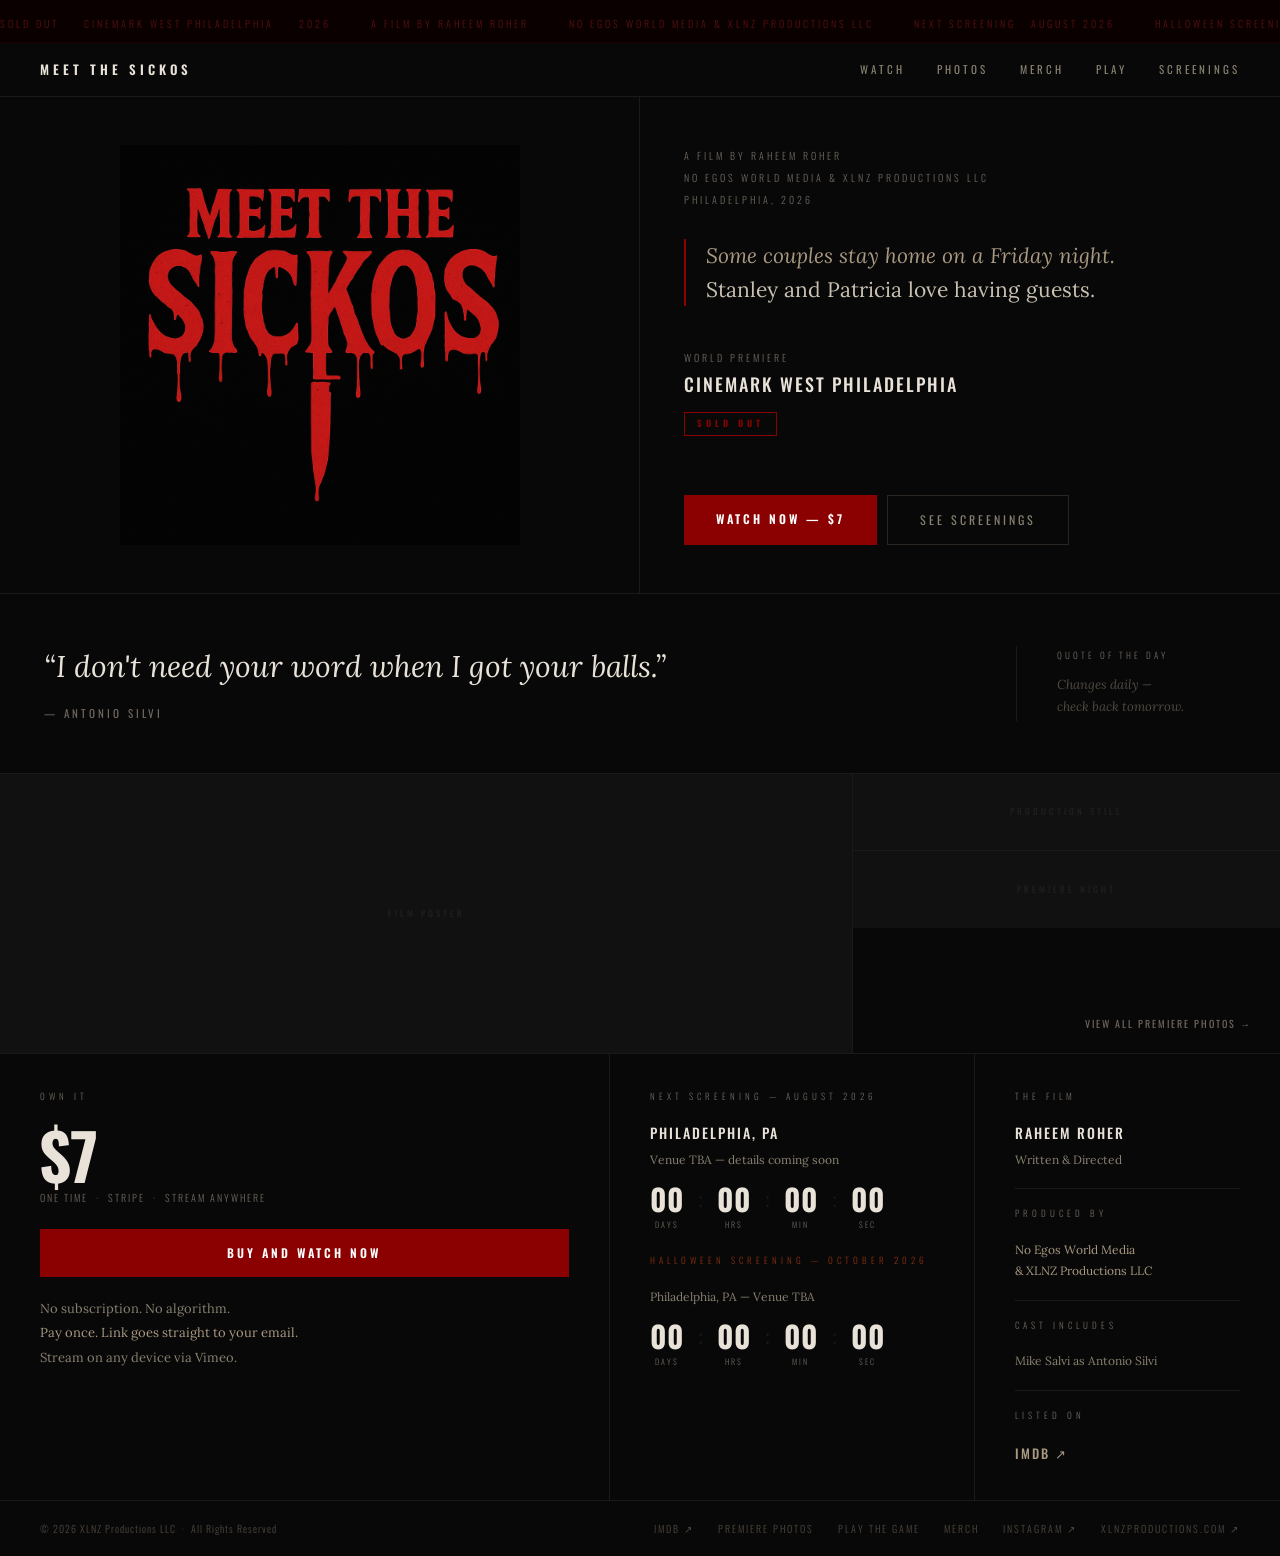
==== index.html @ 54394642 "Add files via upload" ====
<!DOCTYPE html>
<html lang="en">
<head>
  <meta charset="UTF-8">
  <meta name="viewport" content="width=device-width, initial-scale=1.0">

  <!-- PRIMARY SEO -->
  <title>Meet The Sickos — A Film By Raheem Roher | Philadelphia</title>
  <meta name="description" content="Meet The Sickos is a dark comedy horror film written and directed by Raheem Roher. Produced by No Egos World Media and XLNZ Productions LLC. World premiere sold out at Cinemark West Philadelphia. Watch now or see upcoming screenings.">
  <meta name="keywords" content="Meet The Sickos, Raheem Roher, XLNZ Productions, No Egos World Media, Philadelphia horror film, indie horror, dark comedy horror, Mike Salvi, independent film Philadelphia">
  <meta name="author" content="XLNZ Productions LLC">
  <meta name="robots" content="index, follow">
  <link rel="canonical" href="https://MeetTheSickos.com/">

  <!-- OPEN GRAPH (Facebook, Instagram link previews) -->
  <meta property="og:type" content="website">
  <meta property="og:site_name" content="Meet The Sickos">
  <meta property="og:title" content="Meet The Sickos — A Film By Raheem Roher">
  <meta property="og:description" content="Some couples stay home on a Friday night. Stanley and Patricia love having guests. A dark comedy horror film. World premiere sold out — watch now.">
  <meta property="og:image" content="https://MeetTheSickos.com/images/mts-logo.png">
  <meta property="og:image:width" content="1200">
  <meta property="og:image:height" content="630">
  <meta property="og:image:alt" content="Meet The Sickos — dripping red logo with a knife">
  <meta property="og:url" content="https://MeetTheSickos.com/">
  <meta property="og:locale" content="en_US">

  <!-- TWITTER / X CARD -->
  <meta name="twitter:card" content="summary_large_image">
  <meta name="twitter:title" content="Meet The Sickos — A Film By Raheem Roher">
  <meta name="twitter:description" content="Some couples stay home on a Friday night. Stanley and Patricia love having guests. Watch now.">
  <meta name="twitter:image" content="https://MeetTheSickos.com/images/mts-logo.png">
  <meta name="twitter:image:alt" content="Meet The Sickos film logo">

  <!-- STRUCTURED DATA — Film (Google rich results) -->
  <script type="application/ld+json">
  {
    "@context": "https://schema.org",
    "@type": "Movie",
    "name": "Meet The Sickos",
    "description": "A dark comedy horror film written and directed by Raheem Roher. Produced by No Egos World Media and XLNZ Productions LLC. Philadelphia, 2026.",
    "url": "https://MeetTheSickos.com/",
    "image": "https://MeetTheSickos.com/images/mts-logo.png",
    "genre": ["Horror", "Dark Comedy"],
    "director": {
      "@type": "Person",
      "name": "Raheem Roher"
    },
    "productionCompany": [
      {
        "@type": "Organization",
        "name": "No Egos World Media"
      },
      {
        "@type": "Organization",
        "name": "XLNZ Productions LLC",
        "url": "https://xlnzproductions.com"
      }
    ],
    "actor": [
      {
        "@type": "Person",
        "name": "Mike Salvi",
        "url": "https://mikesalvi.com"
      }
    ],
    "sameAs": "https://www.imdb.com/title/tt38792054/",
    "countryOfOrigin": {
      "@type": "Country",
      "name": "United States"
    },
    "inLanguage": "en",
    "datePublished": "2026"
  }
  </script>

  <!-- STRUCTURED DATA — Organization -->
  <script type="application/ld+json">
  {
    "@context": "https://schema.org",
    "@type": "Organization",
    "name": "XLNZ Productions LLC",
    "url": "https://xlnzproductions.com",
    "sameAs": [
      "https://MeetTheSickos.com"
    ]
  }
  </script>

  <link rel="preconnect" href="https://fonts.googleapis.com">
  <link rel="preconnect" href="https://fonts.gstatic.com" crossorigin>
  <link href="https://fonts.googleapis.com/css2?family=Oswald:wght@300;400;500;600;700&family=Lora:ital,wght@0,400;1,400;1,600&display=swap" rel="stylesheet">
  <link rel="stylesheet" href="css/style.css">
</head>
<body>

  <!-- TICKER -->
  <div class="ticker" aria-hidden="true">
    <div class="ticker-track">
      <span>Sold Out &nbsp;·&nbsp; Cinemark West Philadelphia &nbsp;·&nbsp; 2026 &nbsp;&nbsp;&nbsp;&nbsp;&nbsp;&nbsp; A Film By Raheem Roher &nbsp;&nbsp;&nbsp;&nbsp;&nbsp;&nbsp; No Egos World Media &amp; XLNZ Productions LLC &nbsp;&nbsp;&nbsp;&nbsp;&nbsp;&nbsp; Next Screening · August 2026 &nbsp;&nbsp;&nbsp;&nbsp;&nbsp;&nbsp; Halloween Screening · October 2026 &nbsp;&nbsp;&nbsp;&nbsp;&nbsp;&nbsp; Sold Out &nbsp;·&nbsp; Cinemark West Philadelphia &nbsp;·&nbsp; 2026 &nbsp;&nbsp;&nbsp;&nbsp;&nbsp;&nbsp; A Film By Raheem Roher &nbsp;&nbsp;&nbsp;&nbsp;&nbsp;&nbsp; No Egos World Media &amp; XLNZ Productions LLC &nbsp;&nbsp;&nbsp;&nbsp;&nbsp;&nbsp; Next Screening · August 2026 &nbsp;&nbsp;&nbsp;&nbsp;&nbsp;&nbsp; Halloween Screening · October 2026 &nbsp;&nbsp;&nbsp;&nbsp;&nbsp;&nbsp;</span>
    </div>
  </div>

  <!-- NAV -->
  <nav class="nav">
    <span class="nav-logo">Meet The Sickos</span>
    <div class="nav-links">
      <a href="watch.html">Watch</a>
      <a href="photos.html">Photos</a>
      <a href="merch.html">Merch</a>
      <a href="game.html">Play</a>
      <a href="#screenings">Screenings</a>
    </div>
    <button class="nav-burger" aria-label="Open menu" aria-expanded="false">
      <span></span><span></span><span></span>
    </button>
  </nav>

  <!-- MOBILE MENU -->
  <div class="mobile-menu" id="mobileMenu" aria-hidden="true">
    <a href="watch.html">Watch</a>
    <a href="photos.html">Photos</a>
    <a href="merch.html">Merch</a>
    <a href="game.html">Play</a>
    <a href="#screenings">Screenings</a>
  </div>

  <!-- HERO -->
  <section class="hero">
    <div class="hero-logo-side">
      <img src="images/mts-logo.png" alt="Meet The Sickos — dripping red letters with a knife">
    </div>
    <div class="hero-right">
      <div class="hero-top">
        <p class="hero-credit">
          A Film By Raheem Roher<br>
          No Egos World Media &amp; XLNZ Productions LLC<br>
          Philadelphia, 2026
        </p>
        <p class="hero-tagline">
          Some couples stay home on a Friday night.<br>
          <em>Stanley and Patricia love having guests.</em>
        </p>
        <div class="premiere-stamp">
          <p class="stamp-label">World Premiere</p>
          <p class="stamp-venue">Cinemark West Philadelphia</p>
          <span class="stamp-sold">Sold Out</span>
        </div>
      </div>
      <div class="hero-btns">
        <a href="watch.html" class="btn-main">Watch Now &mdash; $7</a>
        <a href="#screenings" class="btn-ghost">See Screenings</a>
      </div>
    </div>
  </section>

  <!-- QUOTE OF THE DAY -->
  <section class="quote-section">
    <div class="quote-left">
      <p class="quote-text" id="quoteText">&ldquo;Happy wife, happy life.&rdquo;</p>
      <p class="quote-attr" id="quoteAttr">— Stanley</p>
    </div>
    <div class="quote-right">
      <p class="qr-label">Quote Of The Day</p>
      <p class="qr-body">Changes daily &mdash;<br>check back tomorrow.</p>
    </div>
  </section>

  <!-- PHOTOS STRIP — replace src with real images -->
  <section class="photo-strip">
    <div class="photo-main">
      <!-- REPLACE: src="images/poster.jpg" -->
      <div class="photo-placeholder">
        <span>Film Poster</span>
      </div>
    </div>
    <div class="photo-side">
      <div class="photo-thumb">
        <!-- REPLACE: <img src="images/still-1.jpg" alt="Production still"> -->
        <div class="photo-placeholder"><span>Production Still</span></div>
      </div>
      <div class="photo-thumb">
        <!-- REPLACE: <img src="images/still-2.jpg" alt="Premiere night"> -->
        <div class="photo-placeholder"><span>Premiere Night</span></div>
      </div>
    </div>
    <a href="photos.html" class="photo-strip-link">View All Premiere Photos &rarr;</a>
  </section>

  <!-- THREE PANELS -->
  <section class="panels">

    <!-- OWN IT -->
    <div class="panel panel-own">
      <p class="panel-label">Own It</p>
      <p class="panel-price">$7</p>
      <p class="panel-price-sub">One Time &nbsp;&middot;&nbsp; Stripe &nbsp;&middot;&nbsp; Stream Anywhere</p>
      <a href="watch.html" class="btn-main btn-full">Buy And Watch Now</a>
      <p class="panel-body">
        No subscription. No algorithm.<br>
        <strong>Pay once. Link goes straight to your email.</strong><br>
        Stream on any device via Vimeo.
      </p>
    </div>

    <!-- SCREENINGS -->
    <div class="panel panel-screenings" id="screenings">
      <p class="panel-label">Next Screening &mdash; August 2026</p>
      <p class="panel-subhead">Philadelphia, PA</p>
      <p class="panel-body-sm">Venue TBA &mdash; details coming soon</p>
      <div class="cd" id="cd-aug">
        <div class="cd-unit"><span class="cd-num" id="a-d">--</span><span class="cd-lbl">Days</span></div>
        <span class="cd-sep">:</span>
        <div class="cd-unit"><span class="cd-num" id="a-h">--</span><span class="cd-lbl">Hrs</span></div>
        <span class="cd-sep">:</span>
        <div class="cd-unit"><span class="cd-num" id="a-m">--</span><span class="cd-lbl">Min</span></div>
        <span class="cd-sep">:</span>
        <div class="cd-unit"><span class="cd-num" id="a-s">--</span><span class="cd-lbl">Sec</span></div>
      </div>

      <p class="panel-label halloween-label">Halloween Screening &mdash; October 2026</p>
      <p class="panel-body-sm">Philadelphia, PA &mdash; Venue TBA</p>
      <div class="cd">
        <div class="cd-unit"><span class="cd-num" id="h-d">--</span><span class="cd-lbl">Days</span></div>
        <span class="cd-sep">:</span>
        <div class="cd-unit"><span class="cd-num" id="h-h">--</span><span class="cd-lbl">Hrs</span></div>
        <span class="cd-sep">:</span>
        <div class="cd-unit"><span class="cd-num" id="h-m">--</span><span class="cd-lbl">Min</span></div>
        <span class="cd-sep">:</span>
        <div class="cd-unit"><span class="cd-num" id="h-s">--</span><span class="cd-lbl">Sec</span></div>
      </div>
    </div>

    <!-- THE FILM -->
    <div class="panel panel-film">
      <p class="panel-label">The Film</p>
      <p class="panel-subhead">Raheem Roher</p>
      <p class="panel-body-sm">Written &amp; Directed</p>
      <div class="panel-divider"></div>
      <p class="panel-label">Produced By</p>
      <p class="panel-body-sm">
        <strong>No Egos World Media</strong><br>
        <strong>&amp; XLNZ Productions LLC</strong>
      </p>
      <div class="panel-divider"></div>
      <p class="panel-label">Cast Includes</p>
      <p class="panel-body-sm">Mike Salvi as Antonio Silvi</p>
      <div class="panel-divider"></div>
      <p class="panel-label">Listed On</p>
      <a href="https://www.imdb.com/title/tt38792054/" target="_blank" rel="noopener" class="imdb-link">IMDb &nearr;</a>
    </div>

  </section>

  <!-- FOOTER -->
  <footer class="footer">
    <span class="footer-copy">&copy; 2026 XLNZ Productions LLC &nbsp;&middot;&nbsp; All Rights Reserved</span>
    <div class="footer-links">
      <a href="https://www.imdb.com/title/tt38792054/" target="_blank" rel="noopener">IMDb &nearr;</a>
      <a href="photos.html">Premiere Photos</a>
      <a href="game.html">Play The Game</a>
      <a href="merch.html">Merch</a>
      <a href="https://www.instagram.com" target="_blank" rel="noopener">Instagram &nearr;</a>
      <a href="https://xlnzproductions.com" target="_blank" rel="noopener">xlnzproductions.com &nearr;</a>
    </div>
  </footer>

  <script src="js/main.js"></script>
</body>
</html>
---- css/style.css ----
/* ============================================
   MEET THE SICKOS — MeetTheSickos.com
   Base stylesheet
   ============================================ */

@import url('https://fonts.googleapis.com/css2?family=Oswald:wght@300;400;500;600;700&family=Lora:ital,wght@0,400;1,400;1,600&display=swap');

/* --- TOKENS --- */
:root {
  --black:      #080808;
  --off-black:  #111111;
  --border:     #1a1a1a;
  --dim:        #504840;
  --mid:        #706860;
  --muted:      #888070;
  --body:       #a89880;
  --light:      #c8c0b0;
  --bright:     #e8e2d8;
  --white:      #f5f0e8;
  --red:        #8b0000;
  --red-hot:    #a50000;

  --font-display: 'Oswald', sans-serif;
  --font-body:    'Lora', serif;
}

/* --- RESET --- */
*, *::before, *::after { box-sizing: border-box; margin: 0; padding: 0; }
html { scroll-behavior: smooth; }
img { display: block; width: 100%; height: auto; }
a { text-decoration: none; }

body {
  background: var(--black);
  color: var(--light);
  font-family: var(--font-display);
  font-size: 16px;
  line-height: 1.5;
  -webkit-font-smoothing: antialiased;
}

/* --- TICKER --- */
.ticker {
  background: #0a0000;
  border-bottom: 1px solid #1a0000;
  padding: 9px 0;
  overflow: hidden;
  white-space: nowrap;
}

.ticker-track {
  display: inline-block;
  animation: ticker 28s linear infinite;
  font-size: 10px;
  font-weight: 300;
  letter-spacing: 3px;
  text-transform: uppercase;
  color: #5a1010;
}

@keyframes ticker {
  from { transform: translateX(0); }
  to   { transform: translateX(-50%); }
}

/* --- NAV --- */
.nav {
  display: flex;
  justify-content: space-between;
  align-items: center;
  padding: 0 40px;
  height: 54px;
  border-bottom: 1px solid var(--border);
  position: sticky;
  top: 0;
  background: var(--black);
  z-index: 100;
}

.nav-logo {
  font-family: var(--font-display);
  font-size: 13px;
  font-weight: 600;
  letter-spacing: 4px;
  text-transform: uppercase;
  color: var(--bright);
}

.nav-links {
  display: flex;
  gap: 32px;
}

.nav-links a {
  font-size: 11px;
  font-weight: 400;
  letter-spacing: 3px;
  text-transform: uppercase;
  color: var(--muted);
  transition: color 0.15s;
}

.nav-links a:hover { color: var(--bright); }

.nav-burger {
  display: none;
  flex-direction: column;
  gap: 5px;
  background: none;
  border: none;
  cursor: pointer;
  padding: 4px;
}

.nav-burger span {
  display: block;
  width: 22px;
  height: 1px;
  background: var(--muted);
}

/* --- MOBILE MENU --- */
.mobile-menu {
  display: none;
  flex-direction: column;
  background: var(--off-black);
  border-bottom: 1px solid var(--border);
  padding: 20px 40px;
  gap: 20px;
}

.mobile-menu a {
  font-size: 13px;
  font-weight: 500;
  letter-spacing: 3px;
  text-transform: uppercase;
  color: var(--muted);
}

.mobile-menu a:hover { color: var(--bright); }

.mobile-menu.open { display: flex; }

/* --- HERO --- */
.hero {
  display: grid;
  grid-template-columns: 1fr 1fr;
  min-height: 480px;
  border-bottom: 1px solid var(--border);
}

.hero-logo-side {
  display: flex;
  align-items: center;
  justify-content: center;
  padding: 48px;
  border-right: 1px solid var(--border);
  background: var(--black);
}

.hero-logo-side img {
  max-width: 400px;
}

.hero-right {
  display: flex;
  flex-direction: column;
  justify-content: space-between;
  padding: 48px 44px;
}

.hero-credit {
  font-size: 10px;
  font-weight: 300;
  letter-spacing: 3px;
  text-transform: uppercase;
  color: var(--mid);
  margin-bottom: 28px;
  line-height: 2.2;
}

.hero-tagline {
  font-family: var(--font-body);
  font-style: italic;
  font-size: 21px;
  color: var(--body);
  line-height: 1.6;
  margin-bottom: 44px;
  border-left: 2px solid var(--red);
  padding-left: 20px;
}

.hero-tagline em {
  color: var(--light);
  font-style: normal;
}

.premiere-stamp {
  margin-bottom: 40px;
}

.stamp-label {
  font-size: 10px;
  font-weight: 300;
  letter-spacing: 3px;
  text-transform: uppercase;
  color: var(--mid);
  margin-bottom: 6px;
}

.stamp-venue {
  font-size: 18px;
  font-weight: 500;
  letter-spacing: 2px;
  text-transform: uppercase;
  color: var(--bright);
  margin-bottom: 10px;
}

.stamp-sold {
  display: inline-block;
  border: 1px solid var(--red);
  color: var(--red);
  font-size: 9px;
  letter-spacing: 4px;
  text-transform: uppercase;
  padding: 4px 12px;
  font-weight: 600;
}

.hero-btns {
  display: flex;
  gap: 10px;
  flex-wrap: wrap;
}

/* --- BUTTONS --- */
.btn-main {
  display: inline-block;
  background: var(--red);
  color: #fff;
  border: none;
  padding: 15px 32px;
  font-family: var(--font-display);
  font-size: 12px;
  font-weight: 600;
  letter-spacing: 3px;
  text-transform: uppercase;
  cursor: pointer;
  transition: background 0.15s;
}

.btn-main:hover { background: var(--red-hot); color: #fff; }

.btn-ghost {
  display: inline-block;
  background: transparent;
  color: var(--muted);
  border: 1px solid #2a2520;
  padding: 15px 32px;
  font-family: var(--font-display);
  font-size: 12px;
  font-weight: 400;
  letter-spacing: 3px;
  text-transform: uppercase;
  cursor: pointer;
  transition: color 0.15s, border-color 0.15s;
}

.btn-ghost:hover { color: var(--bright); border-color: var(--mid); }

.btn-full { width: 100%; text-align: center; }

/* --- QUOTE --- */
.quote-section {
  display: grid;
  grid-template-columns: 1fr 220px;
  padding: 52px 44px;
  border-bottom: 1px solid var(--border);
  gap: 0;
}

.quote-left { padding-right: 40px; }

.quote-text {
  font-family: var(--font-body);
  font-style: italic;
  font-size: 30px;
  color: var(--bright);
  line-height: 1.35;
  margin-bottom: 18px;
  transition: opacity 0.4s;
}

.quote-attr {
  font-size: 11px;
  font-weight: 400;
  letter-spacing: 3px;
  text-transform: uppercase;
  color: var(--mid);
}

.quote-right {
  border-left: 1px solid var(--border);
  padding-left: 40px;
  display: flex;
  flex-direction: column;
  justify-content: center;
}

.qr-label {
  font-size: 9px;
  font-weight: 300;
  letter-spacing: 3px;
  text-transform: uppercase;
  color: var(--mid);
  margin-bottom: 12px;
}

.qr-body {
  font-family: var(--font-body);
  font-style: italic;
  font-size: 13px;
  color: var(--dim);
  line-height: 1.7;
}

/* --- PHOTO STRIP --- */
.photo-strip {
  display: grid;
  grid-template-columns: 2fr 1fr;
  grid-template-rows: auto auto;
  height: 280px;
  border-bottom: 1px solid var(--border);
  position: relative;
  overflow: hidden;
}

.photo-main {
  grid-row: 1 / 3;
  border-right: 1px solid var(--border);
  overflow: hidden;
}

.photo-main img {
  width: 100%;
  height: 100%;
  object-fit: cover;
  transition: transform 0.4s ease;
}

.photo-main:hover img { transform: scale(1.02); }

.photo-side {
  display: grid;
  grid-template-rows: 1fr 1fr;
}

.photo-thumb {
  overflow: hidden;
  border-bottom: 1px solid var(--border);
}

.photo-thumb:last-child { border-bottom: none; }

.photo-thumb img {
  width: 100%;
  height: 100%;
  object-fit: cover;
  transition: transform 0.4s ease;
}

.photo-thumb:hover img { transform: scale(1.03); }

.photo-placeholder {
  width: 100%;
  height: 100%;
  background: var(--off-black);
  display: flex;
  align-items: center;
  justify-content: center;
}

.photo-placeholder span {
  font-size: 9px;
  letter-spacing: 3px;
  text-transform: uppercase;
  color: #222;
}

.photo-strip-link {
  position: absolute;
  bottom: 16px;
  right: 16px;
  font-size: 10px;
  letter-spacing: 2px;
  text-transform: uppercase;
  color: var(--mid);
  transition: color 0.15s;
  background: rgba(8,8,8,0.8);
  padding: 6px 12px;
}

.photo-strip-link:hover { color: var(--bright); }

/* --- THREE PANELS --- */
.panels {
  display: grid;
  grid-template-columns: 2fr 1.2fr 1fr;
  border-bottom: 1px solid var(--border);
}

.panel {
  padding: 36px 40px;
  border-right: 1px solid var(--border);
}

.panel:last-child { border-right: none; }

.panel-label {
  font-size: 9px;
  font-weight: 300;
  letter-spacing: 4px;
  text-transform: uppercase;
  color: var(--mid);
  margin-bottom: 18px;
}

.panel-price {
  font-size: 64px;
  font-weight: 700;
  color: var(--bright);
  line-height: 1;
  margin-bottom: 4px;
  letter-spacing: -1px;
}

.panel-price-sub {
  font-size: 10px;
  font-weight: 300;
  letter-spacing: 2px;
  text-transform: uppercase;
  color: var(--mid);
  margin-bottom: 24px;
}

.panel-body {
  font-family: var(--font-body);
  font-size: 13px;
  color: var(--muted);
  line-height: 1.9;
  margin-top: 20px;
}

.panel-body strong { color: var(--body); font-weight: 400; }

.panel-subhead {
  font-size: 14px;
  font-weight: 500;
  letter-spacing: 2px;
  text-transform: uppercase;
  color: var(--bright);
  margin-bottom: 6px;
}

.panel-body-sm {
  font-family: var(--font-body);
  font-size: 12px;
  color: var(--muted);
  line-height: 1.8;
  margin-bottom: 14px;
}

.panel-body-sm strong { color: var(--body); font-weight: 400; }

.panel-divider {
  height: 1px;
  background: var(--border);
  margin: 18px 0;
}

.halloween-label {
  color: #8b3010;
  margin-top: 24px;
}

/* --- COUNTDOWN --- */
.cd {
  display: flex;
  gap: 14px;
  align-items: flex-start;
  margin-bottom: 4px;
}

.cd-unit {
  display: flex;
  flex-direction: column;
  align-items: center;
}

.cd-num {
  font-family: var(--font-display);
  font-size: 30px;
  font-weight: 700;
  color: var(--bright);
  line-height: 1;
}

.cd-lbl {
  font-size: 8px;
  font-weight: 300;
  letter-spacing: 2px;
  text-transform: uppercase;
  color: var(--mid);
  margin-top: 4px;
}

.cd-sep {
  font-size: 24px;
  font-weight: 300;
  color: var(--border);
  line-height: 1.2;
}

/* --- IMDB LINK --- */
.imdb-link {
  font-size: 13px;
  font-weight: 500;
  letter-spacing: 2px;
  text-transform: uppercase;
  color: var(--body);
  transition: color 0.15s;
}

.imdb-link:hover { color: var(--bright); }

/* --- FOOTER --- */
.footer {
  padding: 20px 40px;
  display: flex;
  justify-content: space-between;
  align-items: center;
  flex-wrap: wrap;
  gap: 16px;
}

.footer-copy {
  font-size: 10px;
  font-weight: 300;
  color: var(--dim);
  letter-spacing: 1px;
}

.footer-links {
  display: flex;
  gap: 24px;
  flex-wrap: wrap;
}

.footer-links a {
  font-size: 10px;
  font-weight: 300;
  letter-spacing: 2px;
  text-transform: uppercase;
  color: var(--dim);
  transition: color 0.15s;
}

.footer-links a:hover { color: var(--muted); }

/* --- RESPONSIVE --- */
@media (max-width: 900px) {
  .nav-links { display: none; }
  .nav-burger { display: flex; }

  .hero {
    grid-template-columns: 1fr;
  }

  .hero-logo-side {
    border-right: none;
    border-bottom: 1px solid var(--border);
    padding: 40px 32px;
  }

  .hero-logo-side img { max-width: 280px; margin: 0 auto; }

  .hero-right { padding: 36px 32px; }

  .quote-section {
    grid-template-columns: 1fr;
    padding: 40px 32px;
  }

  .quote-left { padding-right: 0; margin-bottom: 32px; }
  .quote-right { border-left: none; border-top: 1px solid var(--border); padding-left: 0; padding-top: 28px; }
  .quote-text { font-size: 22px; }

  .photo-strip { height: 200px; }

  .panels {
    grid-template-columns: 1fr;
  }

  .panel {
    border-right: none;
    border-bottom: 1px solid var(--border);
    padding: 32px;
  }

  .panel:last-child { border-bottom: none; }

  .footer {
    flex-direction: column;
    align-items: flex-start;
    padding: 24px 32px;
  }

  .footer-links { gap: 16px; }
}

@media (max-width: 600px) {
  .nav { padding: 0 24px; }
  .hero-right { padding: 28px 24px; }
  .hero-tagline { font-size: 17px; }
  .quote-text { font-size: 19px; }
  .panel { padding: 28px 24px; }
  .footer { padding: 20px 24px; }
}

/* --- REDUCED MOTION --- */
@media (prefers-reduced-motion: reduce) {
  .ticker-track { animation: none; }
  .photo-main img,
  .photo-thumb img { transition: none; }
}
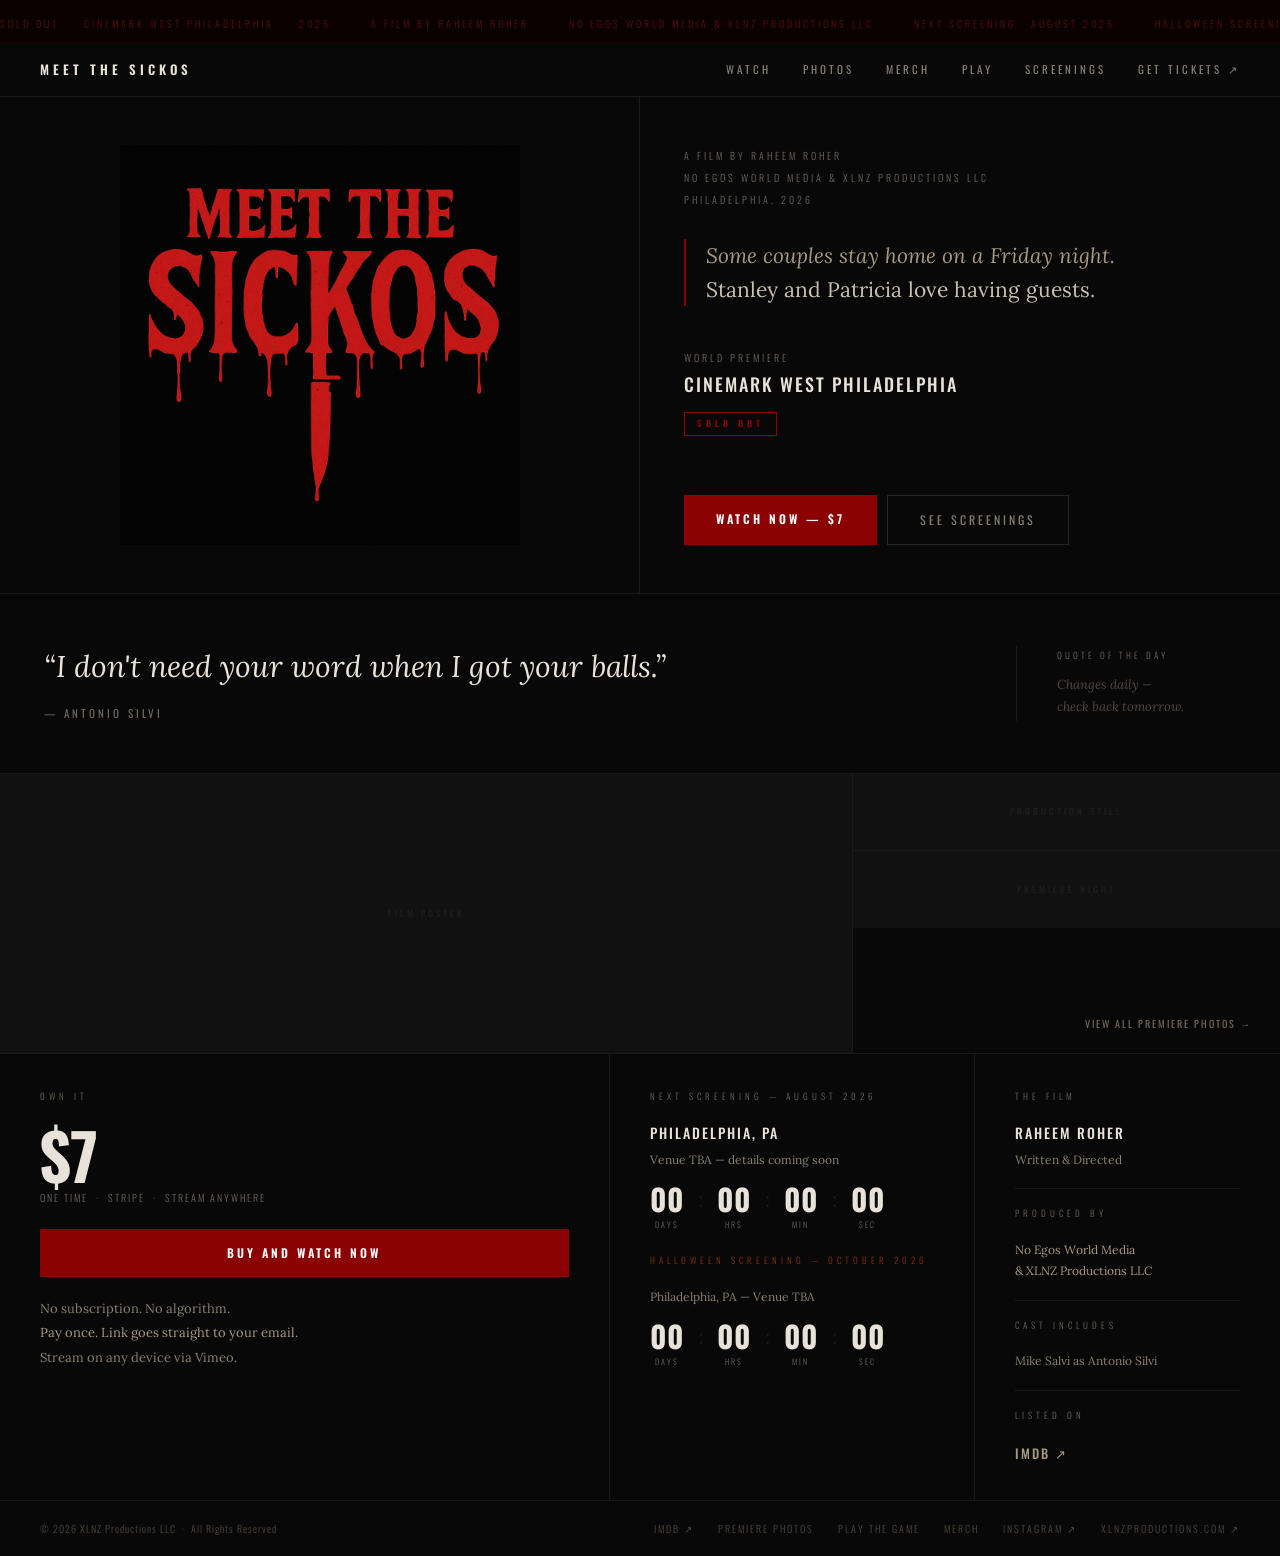
==== commit d9f9db50: "Update index.html" ====
--- a/index.html
+++ b/index.html
@@ -109,6 +109,7 @@
       <a href="merch.html">Merch</a>
       <a href="game.html">Play</a>
       <a href="#screenings">Screenings</a>
+    <a href="https://www.tickettailor.com/events/noegosworldmediallc/2271770" target="_blank" rel="noopener" class="nav-ticket">Get Tickets &nearr;</a>
     </div>
     <button class="nav-burger" aria-label="Open menu" aria-expanded="false">
       <span></span><span></span><span></span>
@@ -122,6 +123,7 @@
     <a href="merch.html">Merch</a>
     <a href="game.html">Play</a>
     <a href="#screenings">Screenings</a>
+    <a href="https://www.tickettailor.com/events/noegosworldmediallc/2271770" target="_blank" rel="noopener" style="color:var(--red);">Get Tickets &nearr;</a>
   </div>
 
   <!-- HERO -->
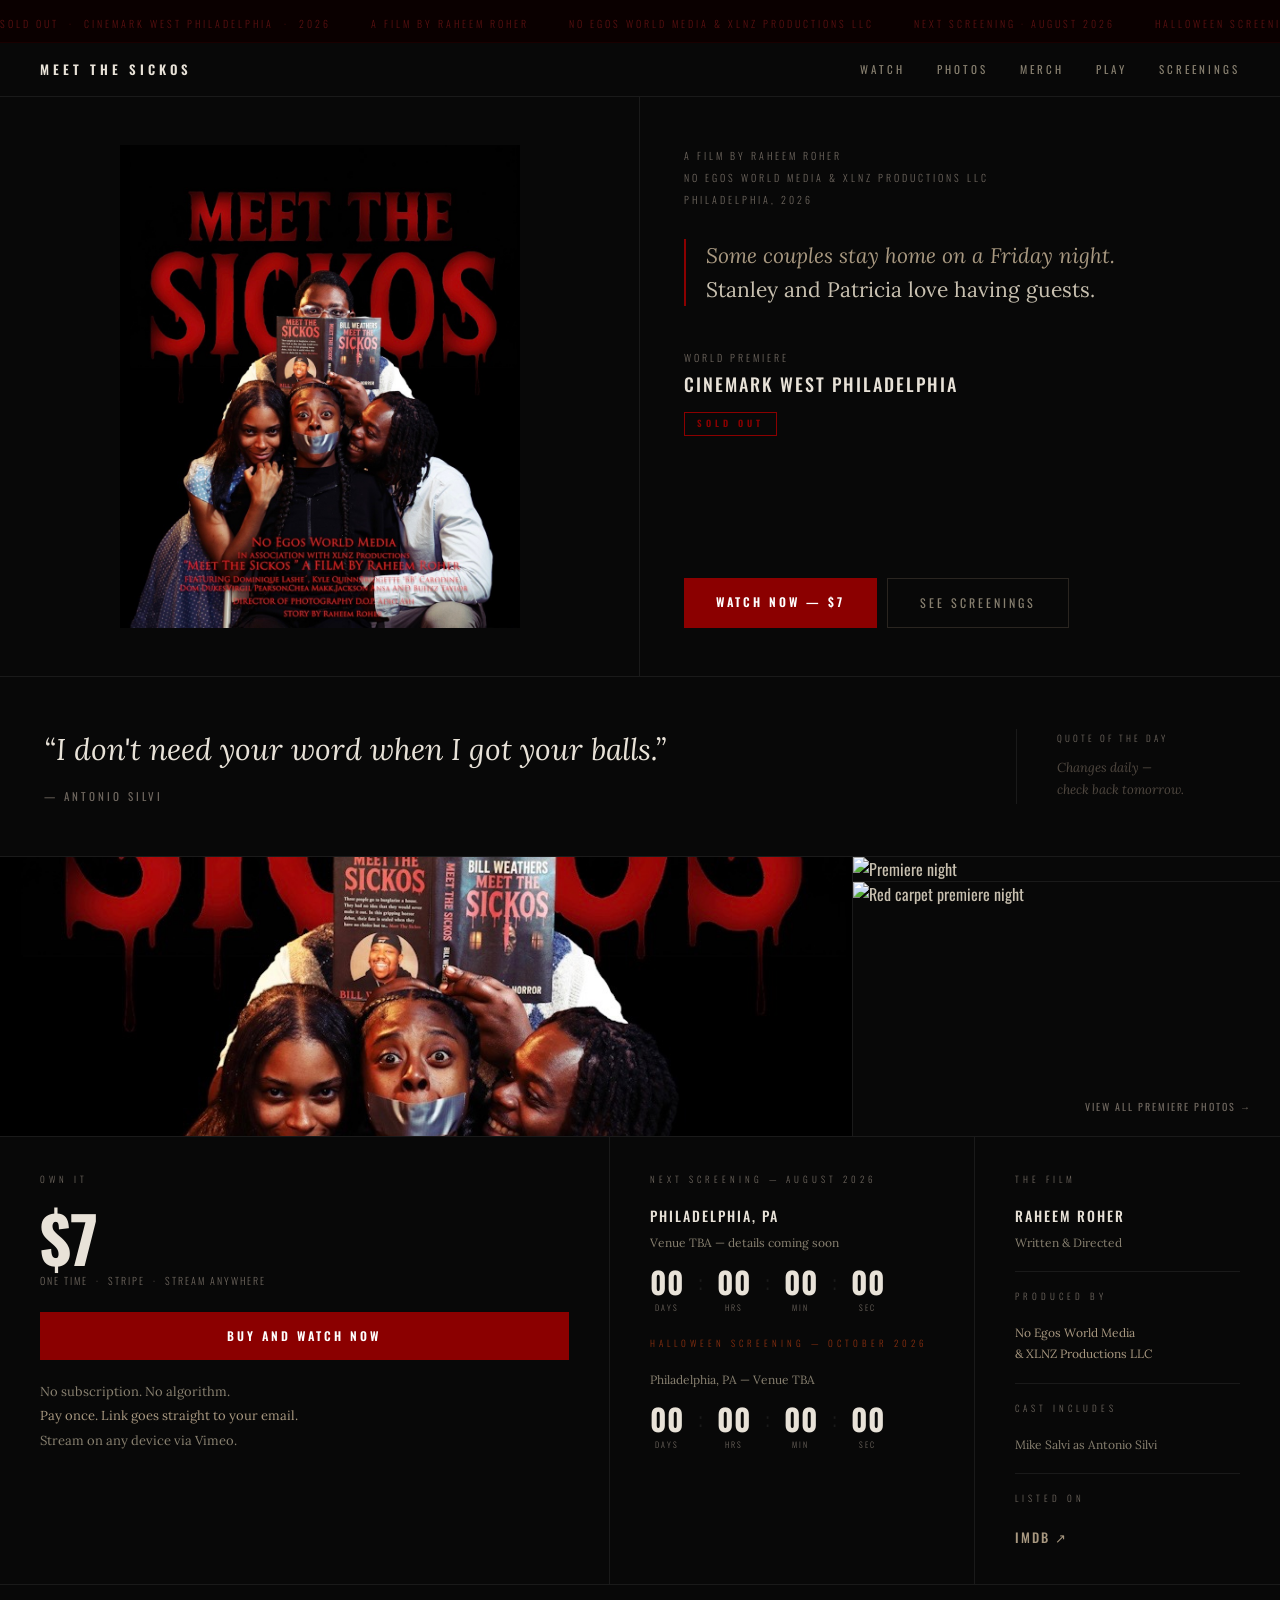
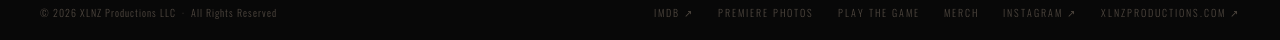
==== commit b70dc930: "Update index.html" ====
--- a/index.html
+++ b/index.html
@@ -10,25 +10,25 @@
   <meta name="keywords" content="Meet The Sickos, Raheem Roher, XLNZ Productions, No Egos World Media, Philadelphia horror film, indie horror, dark comedy horror, Mike Salvi, independent film Philadelphia">
   <meta name="author" content="XLNZ Productions LLC">
   <meta name="robots" content="index, follow">
-  <link rel="canonical" href="https://MeetTheSickos.com/">
+  <link rel="canonical" href="https://meettthesickos.com/">
 
   <!-- OPEN GRAPH (Facebook, Instagram link previews) -->
   <meta property="og:type" content="website">
   <meta property="og:site_name" content="Meet The Sickos">
   <meta property="og:title" content="Meet The Sickos — A Film By Raheem Roher">
   <meta property="og:description" content="Some couples stay home on a Friday night. Stanley and Patricia love having guests. A dark comedy horror film. World premiere sold out — watch now.">
-  <meta property="og:image" content="https://MeetTheSickos.com/images/mts-logo.png">
+  <meta property="og:image" content="https://meettthesickos.com/images/mts-logo.png">
   <meta property="og:image:width" content="1200">
   <meta property="og:image:height" content="630">
   <meta property="og:image:alt" content="Meet The Sickos — dripping red logo with a knife">
-  <meta property="og:url" content="https://MeetTheSickos.com/">
+  <meta property="og:url" content="https://meettthesickos.com/">
   <meta property="og:locale" content="en_US">
 
   <!-- TWITTER / X CARD -->
   <meta name="twitter:card" content="summary_large_image">
   <meta name="twitter:title" content="Meet The Sickos — A Film By Raheem Roher">
   <meta name="twitter:description" content="Some couples stay home on a Friday night. Stanley and Patricia love having guests. Watch now.">
-  <meta name="twitter:image" content="https://MeetTheSickos.com/images/mts-logo.png">
+  <meta name="twitter:image" content="https://meettthesickos.com/images/mts-logo.png">
   <meta name="twitter:image:alt" content="Meet The Sickos film logo">
 
   <!-- STRUCTURED DATA — Film (Google rich results) -->
@@ -38,8 +38,8 @@
     "@type": "Movie",
     "name": "Meet The Sickos",
     "description": "A dark comedy horror film written and directed by Raheem Roher. Produced by No Egos World Media and XLNZ Productions LLC. Philadelphia, 2026.",
-    "url": "https://MeetTheSickos.com/",
-    "image": "https://MeetTheSickos.com/images/mts-logo.png",
+    "url": "https://meettthesickos.com/",
+    "image": "https://meettthesickos.com/images/mts-logo.png",
     "genre": ["Horror", "Dark Comedy"],
     "director": {
       "@type": "Person",
@@ -81,7 +81,7 @@
     "name": "XLNZ Productions LLC",
     "url": "https://xlnzproductions.com",
     "sameAs": [
-      "https://MeetTheSickos.com"
+      "https://meettthesickos.com"
     ]
   }
   </script>
@@ -109,7 +109,6 @@
       <a href="merch.html">Merch</a>
       <a href="game.html">Play</a>
       <a href="#screenings">Screenings</a>
-    <a href="https://www.tickettailor.com/events/noegosworldmediallc/2271770" target="_blank" rel="noopener" class="nav-ticket">Get Tickets &nearr;</a>
     </div>
     <button class="nav-burger" aria-label="Open menu" aria-expanded="false">
       <span></span><span></span><span></span>
@@ -123,13 +122,12 @@
     <a href="merch.html">Merch</a>
     <a href="game.html">Play</a>
     <a href="#screenings">Screenings</a>
-    <a href="https://www.tickettailor.com/events/noegosworldmediallc/2271770" target="_blank" rel="noopener" style="color:var(--red);">Get Tickets &nearr;</a>
   </div>
 
   <!-- HERO -->
   <section class="hero">
     <div class="hero-logo-side">
-      <img src="images/mts-logo.png" alt="Meet The Sickos — dripping red letters with a knife">
+      <img src="images/poster.jpg" alt="Meet The Sickos official film poster">
     </div>
     <div class="hero-right">
       <div class="hero-top">
@@ -170,19 +168,14 @@
   <!-- PHOTOS STRIP — replace src with real images -->
   <section class="photo-strip">
     <div class="photo-main">
-      <!-- REPLACE: src="images/poster.jpg" -->
-      <div class="photo-placeholder">
-        <span>Film Poster</span>
-      </div>
+      <img src="images/poster.jpg" alt="Meet The Sickos film poster">
     </div>
     <div class="photo-side">
       <div class="photo-thumb">
-        <!-- REPLACE: <img src="images/still-1.jpg" alt="Production still"> -->
-        <div class="photo-placeholder"><span>Production Still</span></div>
+        <img src="images/temple.jpg" alt="Premiere night">
       </div>
       <div class="photo-thumb">
-        <!-- REPLACE: <img src="images/still-2.jpg" alt="Premiere night"> -->
-        <div class="photo-placeholder"><span>Premiere Night</span></div>
+        <img src="images/Photo%20Jun%2012%202026%2C%209%2003%2045%20AM.jpg" alt="Red carpet premiere night">
       </div>
     </div>
     <a href="photos.html" class="photo-strip-link">View All Premiere Photos &rarr;</a>
--- a/css/style.css
+++ b/css/style.css
@@ -634,3 +634,29 @@
   .photo-main img,
   .photo-thumb img { transition: none; }
 }
+
+/* --- GET TICKETS BUTTON --- */
+.nav-ticket {
+  display: inline-block;
+  background: var(--red);
+  color: #fff !important;
+  border: 1px solid var(--red);
+  padding: 8px 18px;
+  font-family: var(--font-display);
+  font-size: 11px;
+  font-weight: 600;
+  letter-spacing: 2px;
+  text-transform: uppercase;
+  transition: background 0.15s, border-color 0.15s;
+  white-space: nowrap;
+}
+
+.nav-ticket:hover {
+  background: var(--red-hot) !important;
+  border-color: var(--red-hot);
+  color: #fff !important;
+}
+
+@media (max-width: 900px) {
+  .nav-ticket { display: none; }
+}
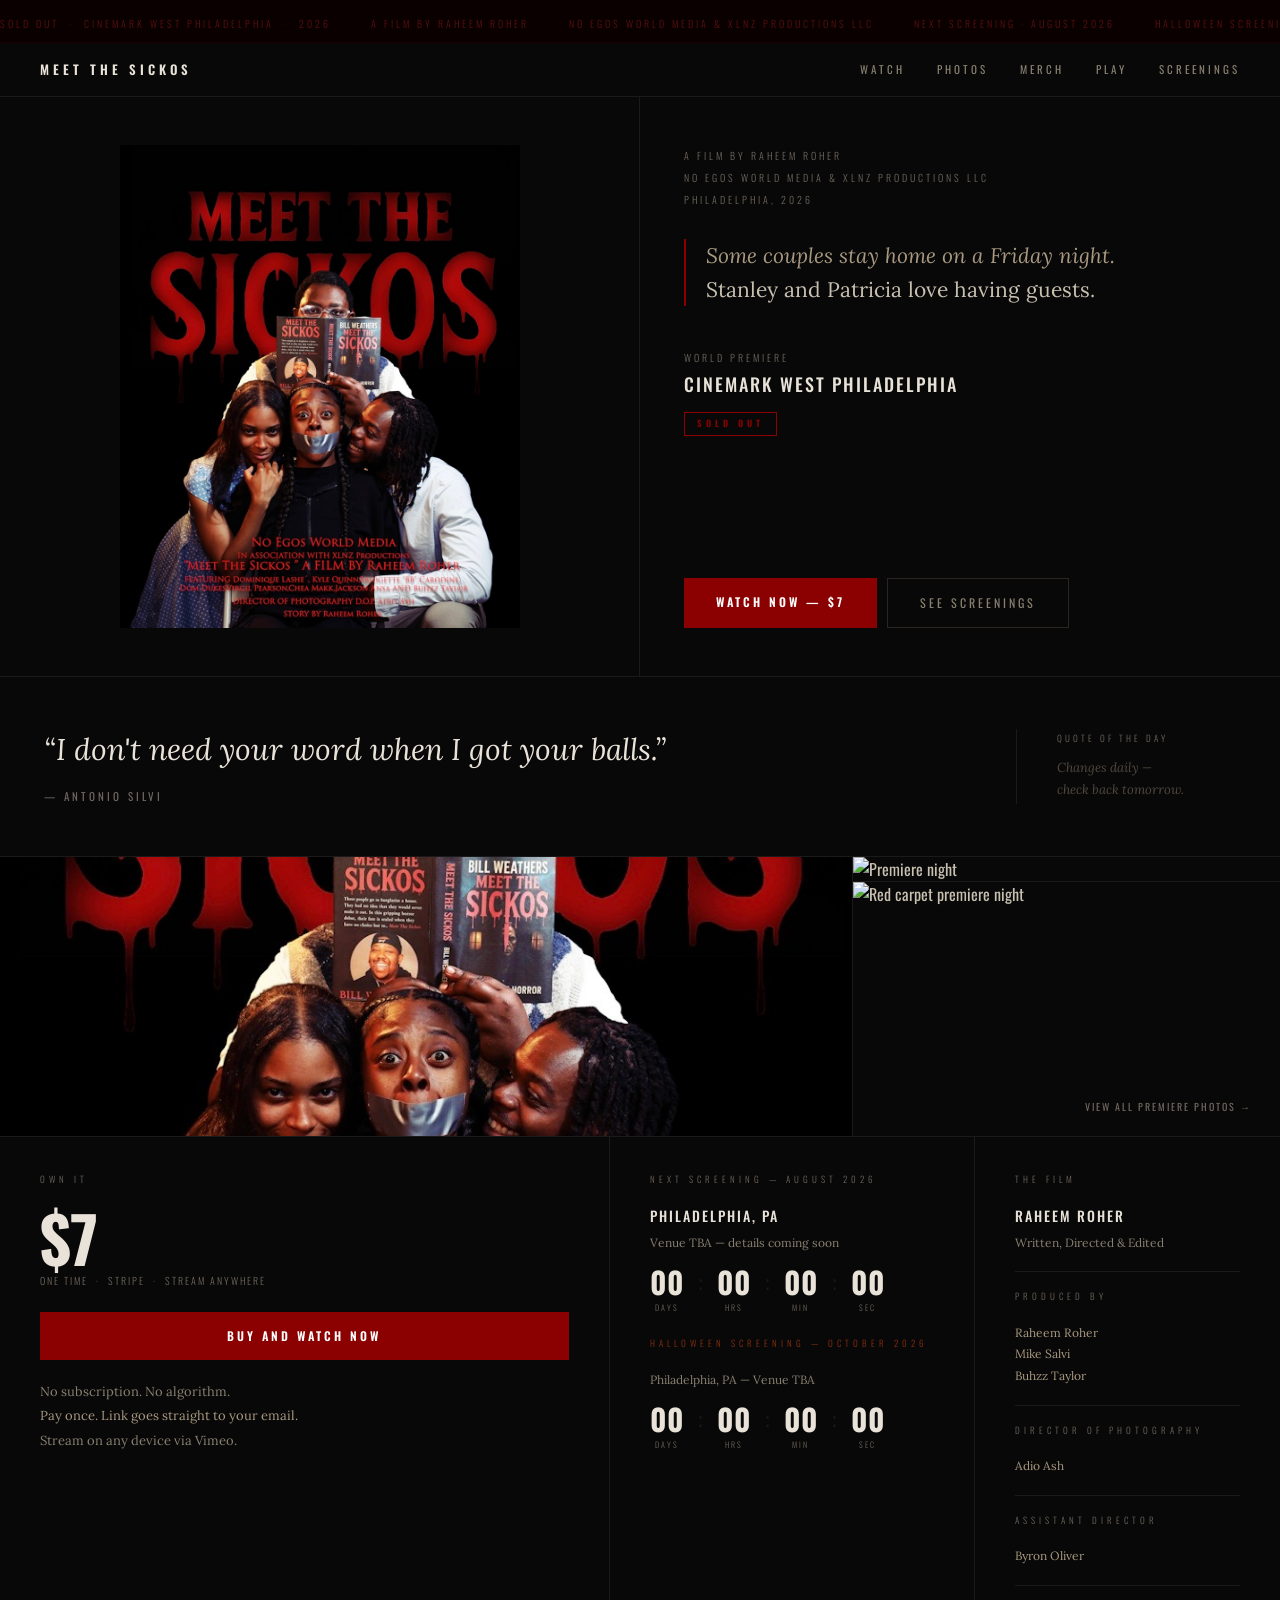
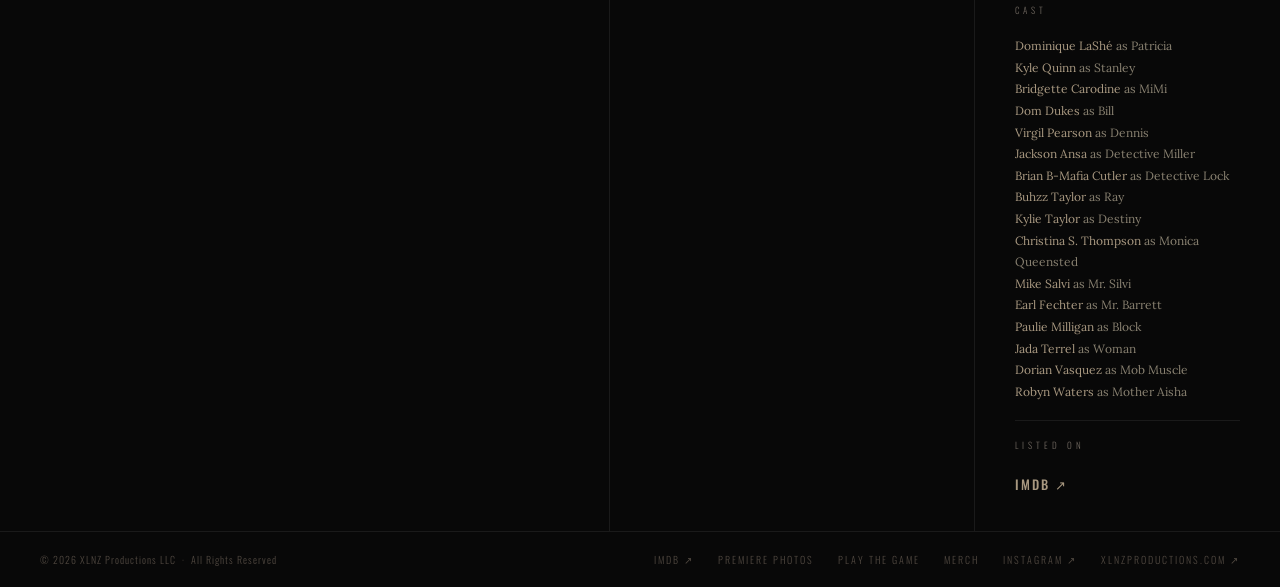
==== commit f147e177: "Update index.html" ====
--- a/index.html
+++ b/index.html
@@ -229,16 +229,40 @@
     <div class="panel panel-film">
       <p class="panel-label">The Film</p>
       <p class="panel-subhead">Raheem Roher</p>
-      <p class="panel-body-sm">Written &amp; Directed</p>
+      <p class="panel-body-sm">Written, Directed &amp; Edited</p>
       <div class="panel-divider"></div>
       <p class="panel-label">Produced By</p>
       <p class="panel-body-sm">
-        <strong>No Egos World Media</strong><br>
-        <strong>&amp; XLNZ Productions LLC</strong>
+        <strong>Raheem Roher</strong><br>
+        <strong>Mike Salvi</strong><br>
+        <strong>Buhzz Taylor</strong>
       </p>
       <div class="panel-divider"></div>
-      <p class="panel-label">Cast Includes</p>
-      <p class="panel-body-sm">Mike Salvi as Antonio Silvi</p>
+      <p class="panel-label">Director of Photography</p>
+      <p class="panel-body-sm"><strong>Adio Ash</strong></p>
+      <div class="panel-divider"></div>
+      <p class="panel-label">Assistant Director</p>
+      <p class="panel-body-sm"><strong>Byron Oliver</strong></p>
+      <div class="panel-divider"></div>
+      <p class="panel-label">Cast</p>
+      <p class="panel-body-sm">
+        <strong>Dominique LaShé</strong> as Patricia<br>
+        <strong>Kyle Quinn</strong> as Stanley<br>
+        <strong>Bridgette Carodine</strong> as MiMi<br>
+        <strong>Dom Dukes</strong> as Bill<br>
+        <strong>Virgil Pearson</strong> as Dennis<br>
+        <strong>Jackson Ansa</strong> as Detective Miller<br>
+        <strong>Brian B-Mafia Cutler</strong> as Detective Lock<br>
+        <strong>Buhzz Taylor</strong> as Ray<br>
+        <strong>Kylie Taylor</strong> as Destiny<br>
+        <strong>Christina S. Thompson</strong> as Monica Queensted<br>
+        <strong>Mike Salvi</strong> as Mr. Silvi<br>
+        <strong>Earl Fechter</strong> as Mr. Barrett<br>
+        <strong>Paulie Milligan</strong> as Block<br>
+        <strong>Jada Terrel</strong> as Woman<br>
+        <strong>Dorian Vasquez</strong> as Mob Muscle<br>
+        <strong>Robyn Waters</strong> as Mother Aisha
+      </p>
       <div class="panel-divider"></div>
       <p class="panel-label">Listed On</p>
       <a href="https://www.imdb.com/title/tt38792054/" target="_blank" rel="noopener" class="imdb-link">IMDb &nearr;</a>
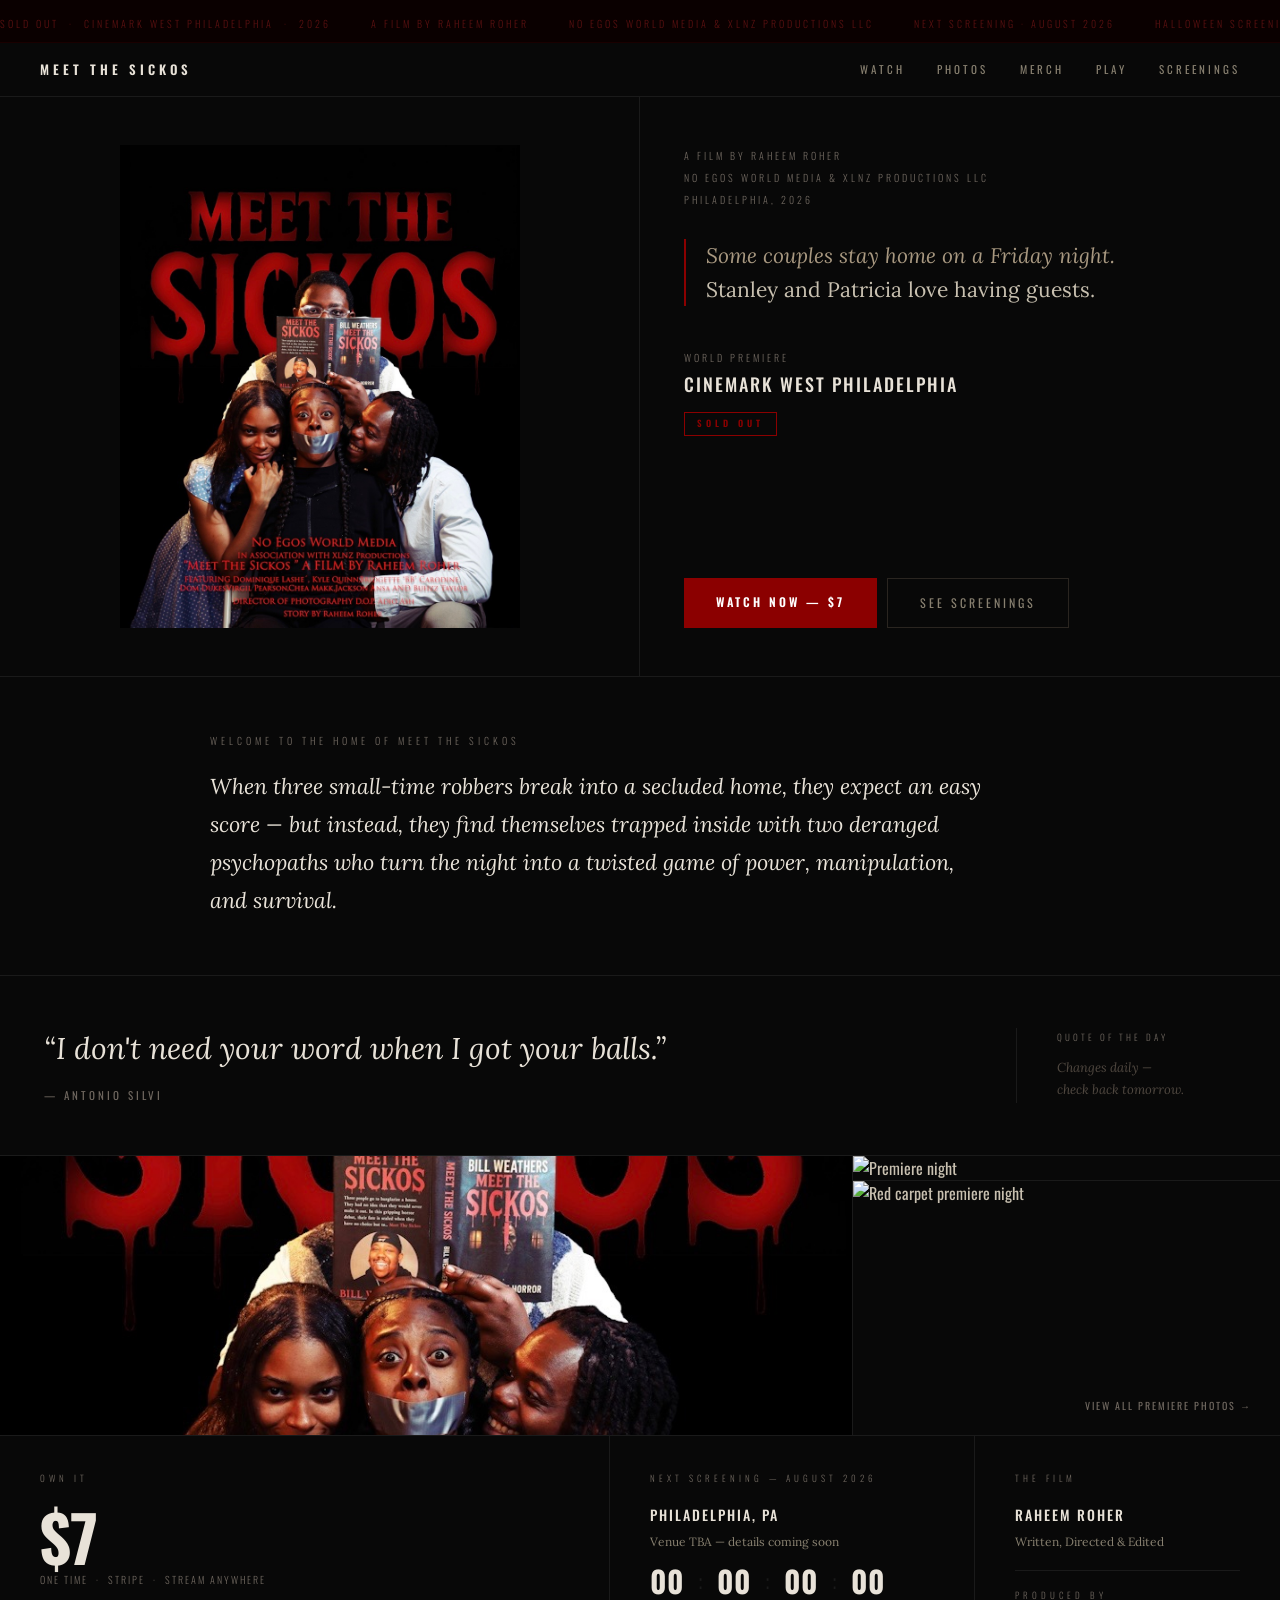
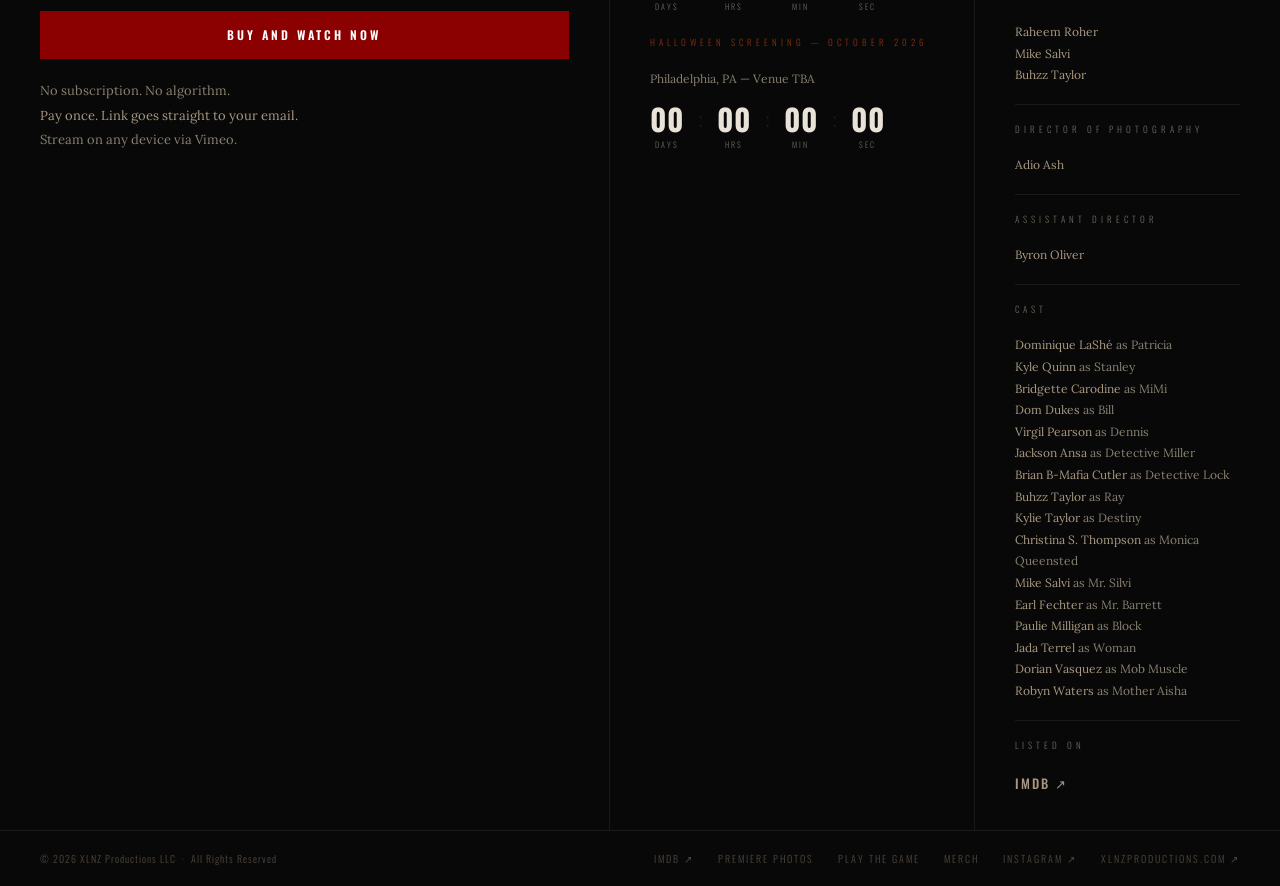
==== commit a25ba793: "Update index.html" ====
--- a/index.html
+++ b/index.html
@@ -153,6 +153,14 @@
     </div>
   </section>
 
+  <!-- SYNOPSIS -->
+  <section style="border-bottom: 1px solid var(--border); padding: 56px 40px;">
+    <div style="max-width: 860px; margin: 0 auto;">
+      <p style="font-size: 10px; font-weight: 300; letter-spacing: 4px; text-transform: uppercase; color: var(--mid); margin-bottom: 20px;">Welcome To The Home Of Meet The Sickos</p>
+      <p style="font-family: var(--font-body); font-style: italic; font-size: 1.35rem; color: var(--bright); line-height: 1.75; max-width: 780px;">When three small-time robbers break into a secluded home, they expect an easy score &mdash; but instead, they find themselves trapped inside with two deranged psychopaths who turn the night into a twisted game of power, manipulation, and survival.</p>
+    </div>
+  </section>
+
   <!-- QUOTE OF THE DAY -->
   <section class="quote-section">
     <div class="quote-left">
